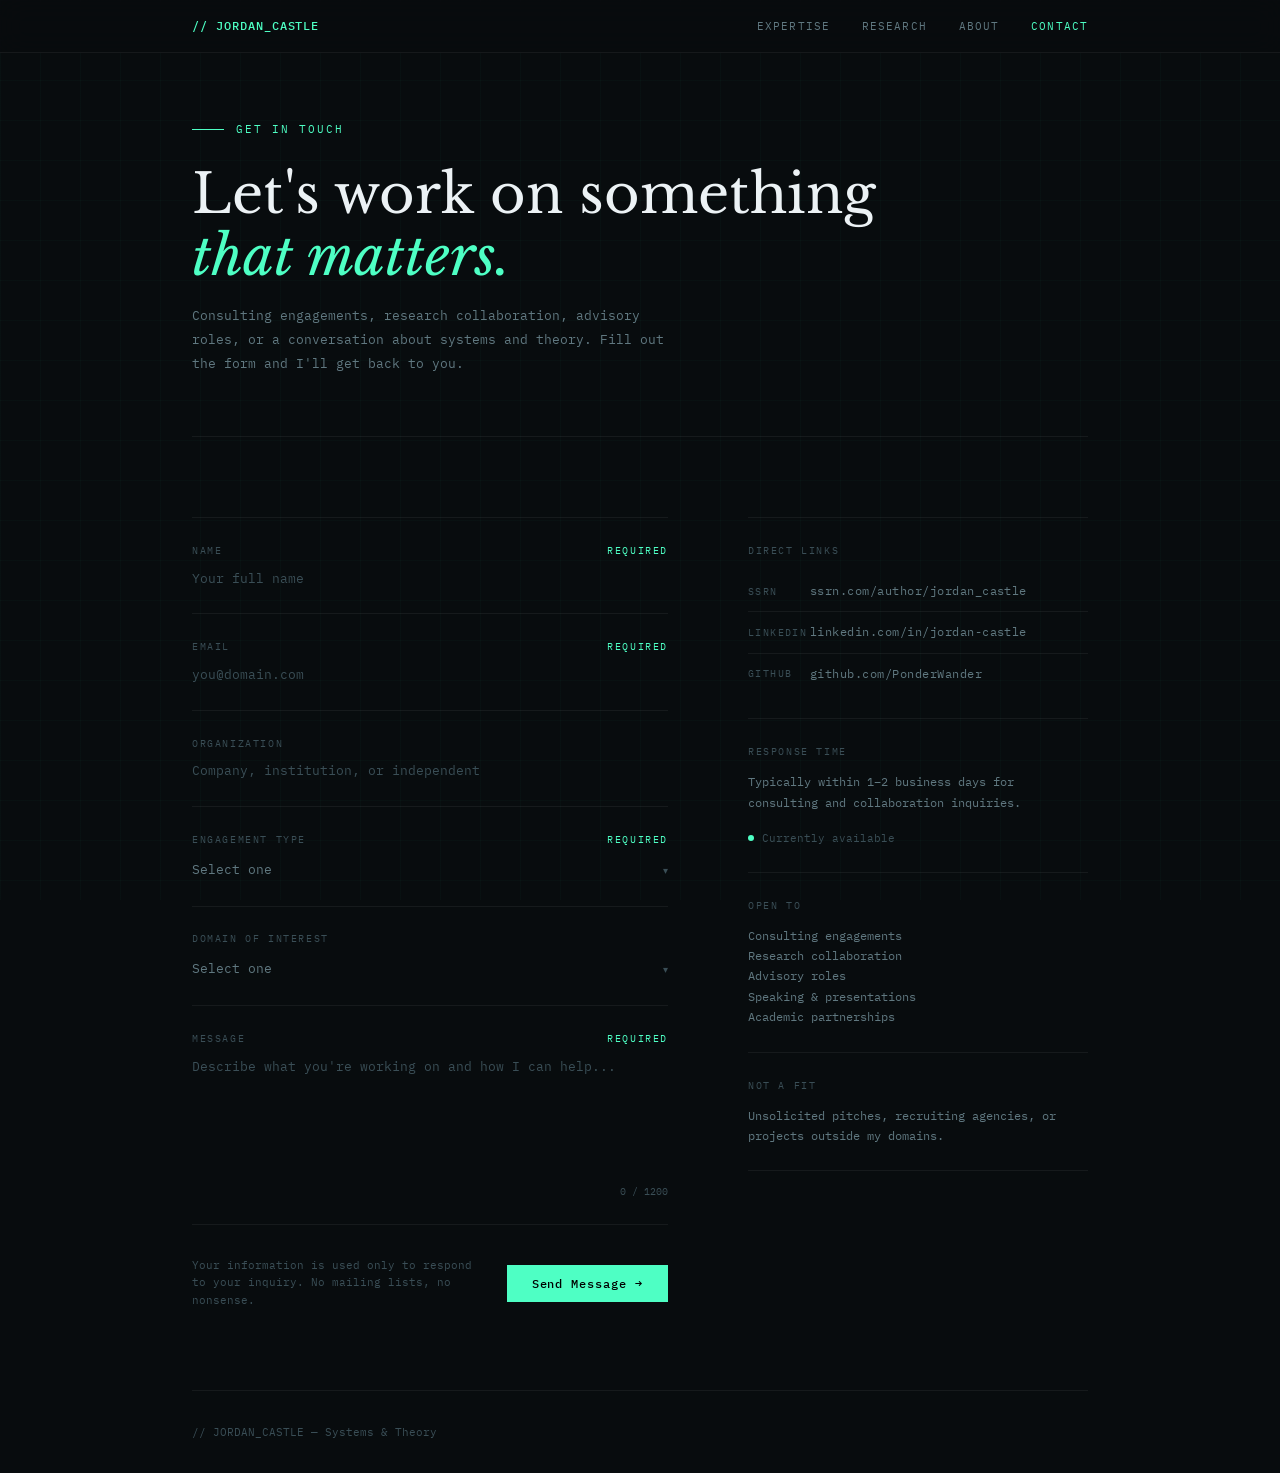
==== contact.html @ 40df1d4a "Add files via upload" ====
<!DOCTYPE html>
<html lang="en">
<head>
<meta charset="UTF-8"/>
<meta name="viewport" content="width=device-width, initial-scale=1.0"/>
<title>Contact — Your Name</title>
<link rel="preconnect" href="https://fonts.googleapis.com"/>
<link href="https://fonts.googleapis.com/css2?family=IBM+Plex+Mono:ital,wght@0,300;0,400;0,500;1,300&family=Libre+Baskerville:ital,wght@0,400;0,700;1,400&display=swap" rel="stylesheet"/>
<style>
:root {
  --bg:      #080c0e;
  --bg2:     #0d1317;
  --bg3:     #131b1f;
  --border:  rgba(255,255,255,0.06);
  --border2: rgba(255,255,255,0.12);
  --text:    #d8e0e4;
  --muted:   #607880;
  --dim:     #3a4e56;
  --accent:  #4effc4;
  --accent2: #4eb8ff;
  --accent3: #ffcf4e;
  --mono:    'IBM Plex Mono', monospace;
  --serif:   'Libre Baskerville', Georgia, serif;
}
*, *::before, *::after { box-sizing: border-box; margin: 0; padding: 0; }
html { scroll-behavior: smooth; }
body {
  background: var(--bg);
  color: var(--text);
  font-family: var(--mono);
  font-size: 14px;
  line-height: 1.7;
  overflow-x: hidden;
  min-height: 100vh;
}
::selection { background: var(--accent); color: #000; }
body::before {
  content: '';
  position: fixed; inset: 0;
  background-image:
    linear-gradient(rgba(78,255,196,0.022) 1px, transparent 1px),
    linear-gradient(90deg, rgba(78,255,196,0.022) 1px, transparent 1px);
  background-size: 40px 40px;
  pointer-events: none; z-index: 0;
}
.container { max-width: 960px; margin: 0 auto; padding: 0 2rem; position: relative; z-index: 1; }

/* NAV */
nav {
  position: fixed; top: 0; left: 0; right: 0; z-index: 100;
  border-bottom: 1px solid var(--border);
  background: rgba(8,12,14,0.88);
  backdrop-filter: blur(14px);
}
.nav-inner {
  max-width: 960px; margin: 0 auto; padding: 0 2rem;
  display: flex; align-items: center; justify-content: space-between; height: 52px;
}
.nav-sig { font-size: 12px; color: var(--accent); letter-spacing: 0.08em; font-weight: 500; text-decoration: none; }
.nav-links { display: flex; gap: 2rem; list-style: none; }
.nav-links a { color: var(--muted); text-decoration: none; font-size: 11px; letter-spacing: 0.1em; text-transform: uppercase; transition: color 0.2s; }
.nav-links a:hover { color: var(--text); }
.nav-links a.active { color: var(--accent); }

/* PAGE HEADER */
.page-header {
  padding: 120px 0 60px;
  border-bottom: 1px solid var(--border);
}
.page-label {
  font-size: 11px; letter-spacing: 0.18em; text-transform: uppercase;
  color: var(--accent); margin-bottom: 1.5rem;
  display: flex; align-items: center; gap: 12px;
}
.page-label::before {
  content: ''; display: inline-block; width: 32px; height: 1px; background: var(--accent);
}
.page-header h1 {
  font-family: var(--serif); font-size: clamp(2rem, 5vw, 3.4rem);
  font-weight: 400; line-height: 1.15; color: #ecf2f5; margin-bottom: 1rem;
}
.page-header h1 em { font-style: italic; color: var(--accent); }
.page-sub { font-size: 13px; color: var(--muted); max-width: 480px; line-height: 1.85; }

/* LAYOUT */
.form-layout {
  display: grid;
  grid-template-columns: 1fr 340px;
  gap: 5rem;
  padding: 5rem 0;
  align-items: start;
}

/* FORM */
.form-block { display: flex; flex-direction: column; gap: 0; }

.field-group {
  display: flex; flex-direction: column;
  border-bottom: 1px solid var(--border);
  padding: 1.5rem 0;
  position: relative;
}
.field-group:first-child { border-top: 1px solid var(--border); }

.field-label {
  font-size: 10px; letter-spacing: 0.16em; text-transform: uppercase;
  color: var(--dim); margin-bottom: 0.6rem;
  display: flex; justify-content: space-between; align-items: center;
}
.field-label span { color: var(--accent); font-size: 10px; }

.field-input,
.field-select,
.field-textarea {
  background: transparent;
  border: none;
  outline: none;
  color: var(--text);
  font-family: var(--mono);
  font-size: 13px;
  line-height: 1.6;
  width: 100%;
  resize: none;
  caret-color: var(--accent);
  transition: color 0.2s;
}
.field-input::placeholder,
.field-textarea::placeholder { color: var(--dim); }
.field-input:focus,
.field-textarea:focus { color: #ecf2f5; }

.field-select {
  appearance: none;
  cursor: pointer;
  color: var(--muted);
}
.field-select:focus { color: var(--text); }
.field-select option { background: var(--bg2); color: var(--text); }

.select-wrap { position: relative; }
.select-arrow {
  position: absolute; right: 0; top: 50%; transform: translateY(-50%);
  font-size: 10px; color: var(--dim); pointer-events: none;
}

.field-textarea { min-height: 120px; }

.field-underline {
  position: absolute; bottom: -1px; left: 0;
  height: 1px; width: 0; background: var(--accent);
  transition: width 0.3s ease;
}
.field-group:focus-within .field-underline { width: 100%; }
.field-group:focus-within .field-label { color: var(--accent); }

/* CHAR COUNT */
.char-count { font-size: 10px; color: var(--dim); margin-top: 0.4rem; text-align: right; }
.char-count.warn { color: var(--accent3); }

/* SUBMIT */
.form-footer {
  display: flex; align-items: center; justify-content: space-between;
  padding-top: 2rem; gap: 1rem; flex-wrap: wrap;
}
.form-note { font-size: 11px; color: var(--dim); max-width: 280px; line-height: 1.6; }

.btn {
  display: inline-flex; align-items: center; gap: 8px;
  padding: 10px 24px; font-family: var(--mono); font-size: 12px;
  letter-spacing: 0.08em; text-decoration: none; border: 1px solid;
  transition: all 0.2s; cursor: pointer; background: none;
}
.btn-primary { background: var(--accent); color: #000; border-color: var(--accent); font-weight: 500; }
.btn-primary:hover { background: transparent; color: var(--accent); }
.btn-primary:disabled { opacity: 0.4; cursor: not-allowed; }

/* SUCCESS STATE */
.success-msg {
  display: none; align-items: center; gap: 12px;
  padding: 1rem 1.25rem; border: 1px solid var(--accent);
  color: var(--accent); font-size: 12px; margin-top: 1.5rem;
  letter-spacing: 0.06em;
}
.success-msg.visible { display: flex; }
.success-dot { width: 6px; height: 6px; border-radius: 50%; background: var(--accent); flex-shrink: 0; }

/* SIDEBAR */
.sidebar { display: flex; flex-direction: column; gap: 0; }

.sidebar-section {
  padding: 1.5rem 0;
  border-bottom: 1px solid var(--border);
}
.sidebar-section:first-child { border-top: 1px solid var(--border); }

.sidebar-label {
  font-size: 10px; letter-spacing: 0.16em; text-transform: uppercase;
  color: var(--dim); margin-bottom: 0.75rem;
}
.sidebar-value { font-size: 12px; color: var(--muted); line-height: 1.7; }

.sidebar-link {
  display: flex; align-items: center; gap: 10px;
  text-decoration: none; color: var(--muted); font-size: 12px;
  padding: 10px 0; border-bottom: 1px solid var(--border);
  transition: color 0.2s; letter-spacing: 0.04em;
}
.sidebar-link:last-child { border-bottom: none; }
.sidebar-link:hover { color: var(--text); }
.sidebar-link-label {
  font-size: 10px; text-transform: uppercase; letter-spacing: 0.14em;
  color: var(--dim); width: 52px; flex-shrink: 0;
}

.response-time {
  display: flex; align-items: center; gap: 8px;
  font-size: 11px; color: var(--dim); margin-top: 1rem;
}
.pulse { width: 6px; height: 6px; border-radius: 50%; background: var(--accent); animation: pulse 2.4s ease-in-out infinite; flex-shrink: 0; }
@keyframes pulse { 0%,100%{opacity:1} 50%{opacity:0.3} }

/* FOOTER */
footer {
  padding: 2rem 0;
  display: flex; justify-content: space-between; align-items: center;
  font-size: 11px; color: var(--dim);
  border-top: 1px solid var(--border);
}

/* ANIMATIONS */
@keyframes heroIn {
  from { opacity: 0; transform: translateY(16px); }
  to   { opacity: 1; transform: none; }
}
.page-label { opacity: 0; animation: heroIn 0.6s ease forwards 0.1s; }
.page-header h1 { opacity: 0; animation: heroIn 0.7s ease forwards 0.22s; }
.page-sub { opacity: 0; animation: heroIn 0.6s ease forwards 0.36s; }
.form-layout { opacity: 0; animation: heroIn 0.7s ease forwards 0.48s; }

/* RESPONSIVE */
@media (max-width: 720px) {
  .form-layout { grid-template-columns: 1fr; gap: 3rem; }
  .sidebar { border-top: 1px solid var(--border); padding-top: 2rem; }
  .nav-links { display: none; }
}
</style>
</head>
<body>
<nav>
  <div class="nav-inner">
    <a href="index.html" class="nav-sig">// JORDAN_CASTLE</a>
    <ul class="nav-links">
      <li><a href="index.html#expertise">Expertise</a></li>
      <li><a href="index.html#research">Research</a></li>
      <li><a href="index.html#about">About</a></li>
      <li><a href="contact.html" class="active">Contact</a></li>
    </ul>
  </div>
</nav>

<div class="container">
  <div class="page-header">
    <div class="page-label">Get in Touch</div>
    <h1>Let's work on something<br/><em>that matters.</em></h1>
    <p class="page-sub">Consulting engagements, research collaboration, advisory roles, or a conversation about systems and theory. Fill out the form and I'll get back to you.</p>
  </div>
</div>

<div class="container">
  <div class="form-layout">

    <!-- FORM -->
    <div>
      <div class="form-block" id="contactForm">

        <div class="field-group">
          <label class="field-label" for="name">Name <span>required</span></label>
          <input class="field-input" id="name" type="text" placeholder="Your full name" autocomplete="name"/>
          <div class="field-underline"></div>
        </div>

        <div class="field-group">
          <label class="field-label" for="email">Email <span>required</span></label>
          <input class="field-input" id="email" type="email" placeholder="you@domain.com" autocomplete="email"/>
          <div class="field-underline"></div>
        </div>

        <div class="field-group">
          <label class="field-label" for="org">Organization</label>
          <input class="field-input" id="org" type="text" placeholder="Company, institution, or independent"/>
          <div class="field-underline"></div>
        </div>

        <div class="field-group">
          <label class="field-label" for="type">Engagement Type <span>required</span></label>
          <div class="select-wrap">
            <select class="field-select" id="type">
              <option value="" disabled selected>Select one</option>
              <option>Consulting Engagement</option>
              <option>Research Collaboration</option>
              <option>Advisory Role</option>
              <option>Speaking / Presentation</option>
              <option>General Inquiry</option>
            </select>
            <span class="select-arrow">▾</span>
          </div>
          <div class="field-underline"></div>
        </div>

        <div class="field-group">
          <label class="field-label" for="domain">Domain of Interest</label>
          <div class="select-wrap">
            <select class="field-select" id="domain">
              <option value="" disabled selected>Select one</option>
              <option>Systems Architecture</option>
              <option>Structural Analysis</option>
              <option>Game & Concept Theory</option>
              <option>Applied System Architecture</option>
              <option>Hardware & Firmware</option>
              <option>Modeling & Data Analysis</option>
              <option>RF, Spectral & Lithography</option>
              <option>Networking</option>
              <option>Multiple / Unsure</option>
            </select>
            <span class="select-arrow">▾</span>
          </div>
          <div class="field-underline"></div>
        </div>

        <div class="field-group">
          <label class="field-label" for="message">Message <span>required</span></label>
          <textarea class="field-textarea" id="message" placeholder="Describe what you're working on and how I can help..." maxlength="1200"></textarea>
          <div class="char-count" id="charCount">0 / 1200</div>
          <div class="field-underline"></div>
        </div>

      </div>

      <div class="form-footer">
        <p class="form-note">Your information is used only to respond to your inquiry. No mailing lists, no nonsense.</p>
        <button class="btn btn-primary" id="submitBtn" onclick="handleSubmit()">Send Message →</button>
      </div>

      <div class="success-msg" id="successMsg">
        <span class="success-dot"></span>
        Message received. I'll be in touch within 1–2 business days.
      </div>
    </div>

    <!-- SIDEBAR -->
    <div class="sidebar">

      <div class="sidebar-section">
        <div class="sidebar-label">Direct Links</div>
        <a href="https://papers.ssrn.com/sol3/cf_dev/AbsByAuth.cfm?per_id=10215177" target="_blank" class="sidebar-link">
          <span class="sidebar-link-label">SSRN</span>
          ssrn.com/author/jordan_castle
        </a>
        <a href="https://linkedin.com/in/jordan-castle-512878145" target="_blank" class="sidebar-link">
          <span class="sidebar-link-label">LinkedIn</span>
          linkedin.com/in/jordan-castle
        </a>
        <a href="https://github.com/PonderWander" target="_blank" class="sidebar-link">
          <span class="sidebar-link-label">GitHub</span>
          github.com/PonderWander
        </a>
      </div>

      <div class="sidebar-section">
        <div class="sidebar-label">Response Time</div>
        <div class="sidebar-value">Typically within 1–2 business days for consulting and collaboration inquiries.</div>
        <div class="response-time"><span class="pulse"></span> Currently available</div>
      </div>

      <div class="sidebar-section">
        <div class="sidebar-label">Open To</div>
        <div class="sidebar-value">
          Consulting engagements<br/>
          Research collaboration<br/>
          Advisory roles<br/>
          Speaking &amp; presentations<br/>
          Academic partnerships
        </div>
      </div>

      <div class="sidebar-section">
        <div class="sidebar-label">Not a fit</div>
        <div class="sidebar-value">Unsolicited pitches, recruiting agencies, or projects outside my domains.</div>
      </div>
    </div>
  </div>
</div>

<div class="container">
  <footer>
    <span>// JORDAN_CASTLE — Systems &amp; Theory</span>
  </footer>
</div>
<script>
const msgField = document.getElementById('message');
const charCount = document.getElementById('charCount');

// 🔧 Toggle encryption on/off
const USE_ENCRYPTION = false;

// ----------------------------
// Character counter (unchanged)
// ----------------------------
msgField.addEventListener('input', () => {
  const len = msgField.value.length;
  charCount.textContent = len + ' / 1200';
  charCount.classList.toggle('warn', len > 1000);
});

// ----------------------------
// Payload processor (SWAPPABLE)
// ----------------------------
async function processPayload(payload) {
  if (!USE_ENCRYPTION) {
    // plaintext mode (still structured)
    return {
      message: JSON.stringify(payload),
      encrypted: false
    };
  }

  // encryption mode (plug in later if needed)
  await sodium.ready;

  const publicKey = sodium.from_base64("YOUR_KEY");
  const bytes = sodium.from_string(JSON.stringify(payload));
  const encrypted = sodium.crypto_box_seal(bytes, publicKey);

  return {
    message: sodium.to_base64(encrypted),
    encrypted: true
  };
}

// ----------------------------
// Main submit handler
// ----------------------------
async function handleSubmit() {
  const name  = document.getElementById('name').value.trim();
  const email = document.getElementById('email').value.trim();
  const type  = document.getElementById('type').value;
  const msg   = document.getElementById('message').value.trim();

  // validation (unchanged)
  if (!name || !email || !type || !msg) {
    const fields = [
      { id: 'name', val: name },
      { id: 'email', val: email },
      { id: 'type', val: type },
      { id: 'message', val: msg }
    ];

    fields.forEach(f => {
      if (!f.val) {
        const el = document.getElementById(f.id);
        el.closest('.field-group')
          .querySelector('.field-label')
          .style.color = '#ff6b6b';
        el.focus();
      }
    });
    return;
  }

  const btn = document.getElementById('submitBtn');
  btn.disabled = true;
  btn.textContent = 'Processing...';

  try {
    // ----------------------------
    // Structured payload (KEEP THIS)
    // ----------------------------
    const payload = {
      nonce: crypto.randomUUID(),
      timestamp: Date.now(),

      name,
      email,
      type,
      message: msg
    };

    // ----------------------------
    // Process (encrypt or not)
    // ----------------------------
    const result = await processPayload(payload);

    btn.textContent = 'Sending...';

    // ----------------------------
    // Send (unchanged transport layer)
    // ----------------------------
    const formData = new FormData();
    formData.append("message", result.message);
    formData.append("meta", JSON.stringify({
      encrypted: result.encrypted,
      version: 1
    }));

    await fetch("https://formspree.io/f/YOURID", {
      method: "POST",
      body: formData
    });

    document.getElementById('successMsg').classList.add('visible');
    btn.style.display = 'none';

  } catch (err) {
    console.error(err);
    btn.disabled = false;
    btn.textContent = 'Send';
    alert("Failed to send message.");
  }
}

// ----------------------------
// Animations (unchanged)
// ----------------------------
window.addEventListener('DOMContentLoaded', () => {
  const obs = new IntersectionObserver((entries) => {
    entries.forEach((entry, i) => {
      if (entry.isIntersecting) {
        setTimeout(() => entry.target.classList.add('visible'), i * 90);
        obs.unobserve(entry.target);
      }
    });
  }, { threshold: 0.08, rootMargin: '0px 0px -60px 0px' });

  document.querySelectorAll('.fade-up').forEach(el => obs.observe(el));
});
</script>
</body>
</html>
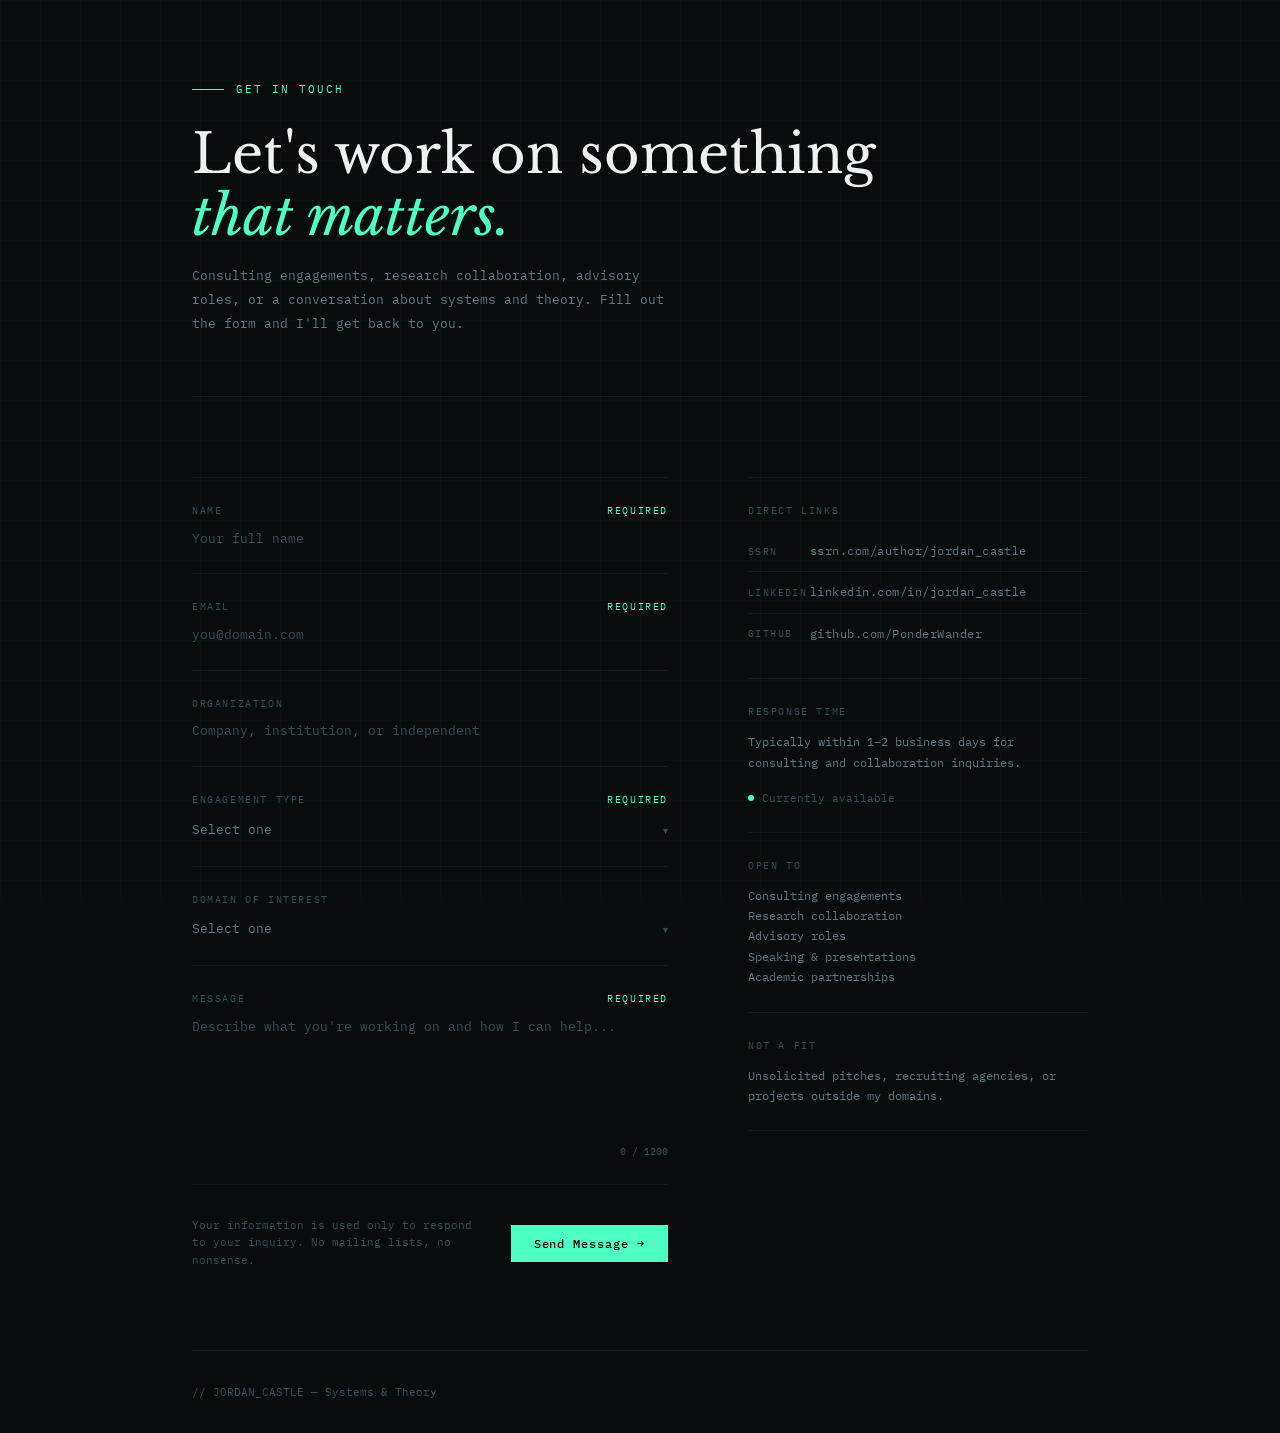
==== commit d023f987: "changes and decompose" ====
--- a/contact.html
+++ b/contact.html
@@ -3,260 +3,13 @@
 <head>
 <meta charset="UTF-8"/>
 <meta name="viewport" content="width=device-width, initial-scale=1.0"/>
-<title>Contact — Your Name</title>
+<title>Contact — Jordan Castle</title>
 <link rel="preconnect" href="https://fonts.googleapis.com"/>
 <link href="https://fonts.googleapis.com/css2?family=IBM+Plex+Mono:ital,wght@0,300;0,400;0,500;1,300&family=Libre+Baskerville:ital,wght@0,400;0,700;1,400&display=swap" rel="stylesheet"/>
-<style>
-:root {
-  --bg:      #080c0e;
-  --bg2:     #0d1317;
-  --bg3:     #131b1f;
-  --border:  rgba(255,255,255,0.06);
-  --border2: rgba(255,255,255,0.12);
-  --text:    #d8e0e4;
-  --muted:   #607880;
-  --dim:     #3a4e56;
-  --accent:  #4effc4;
-  --accent2: #4eb8ff;
-  --accent3: #ffcf4e;
-  --mono:    'IBM Plex Mono', monospace;
-  --serif:   'Libre Baskerville', Georgia, serif;
-}
-*, *::before, *::after { box-sizing: border-box; margin: 0; padding: 0; }
-html { scroll-behavior: smooth; }
-body {
-  background: var(--bg);
-  color: var(--text);
-  font-family: var(--mono);
-  font-size: 14px;
-  line-height: 1.7;
-  overflow-x: hidden;
-  min-height: 100vh;
-}
-::selection { background: var(--accent); color: #000; }
-body::before {
-  content: '';
-  position: fixed; inset: 0;
-  background-image:
-    linear-gradient(rgba(78,255,196,0.022) 1px, transparent 1px),
-    linear-gradient(90deg, rgba(78,255,196,0.022) 1px, transparent 1px);
-  background-size: 40px 40px;
-  pointer-events: none; z-index: 0;
-}
-.container { max-width: 960px; margin: 0 auto; padding: 0 2rem; position: relative; z-index: 1; }
-
-/* NAV */
-nav {
-  position: fixed; top: 0; left: 0; right: 0; z-index: 100;
-  border-bottom: 1px solid var(--border);
-  background: rgba(8,12,14,0.88);
-  backdrop-filter: blur(14px);
-}
-.nav-inner {
-  max-width: 960px; margin: 0 auto; padding: 0 2rem;
-  display: flex; align-items: center; justify-content: space-between; height: 52px;
-}
-.nav-sig { font-size: 12px; color: var(--accent); letter-spacing: 0.08em; font-weight: 500; text-decoration: none; }
-.nav-links { display: flex; gap: 2rem; list-style: none; }
-.nav-links a { color: var(--muted); text-decoration: none; font-size: 11px; letter-spacing: 0.1em; text-transform: uppercase; transition: color 0.2s; }
-.nav-links a:hover { color: var(--text); }
-.nav-links a.active { color: var(--accent); }
-
-/* PAGE HEADER */
-.page-header {
-  padding: 120px 0 60px;
-  border-bottom: 1px solid var(--border);
-}
-.page-label {
-  font-size: 11px; letter-spacing: 0.18em; text-transform: uppercase;
-  color: var(--accent); margin-bottom: 1.5rem;
-  display: flex; align-items: center; gap: 12px;
-}
-.page-label::before {
-  content: ''; display: inline-block; width: 32px; height: 1px; background: var(--accent);
-}
-.page-header h1 {
-  font-family: var(--serif); font-size: clamp(2rem, 5vw, 3.4rem);
-  font-weight: 400; line-height: 1.15; color: #ecf2f5; margin-bottom: 1rem;
-}
-.page-header h1 em { font-style: italic; color: var(--accent); }
-.page-sub { font-size: 13px; color: var(--muted); max-width: 480px; line-height: 1.85; }
-
-/* LAYOUT */
-.form-layout {
-  display: grid;
-  grid-template-columns: 1fr 340px;
-  gap: 5rem;
-  padding: 5rem 0;
-  align-items: start;
-}
-
-/* FORM */
-.form-block { display: flex; flex-direction: column; gap: 0; }
-
-.field-group {
-  display: flex; flex-direction: column;
-  border-bottom: 1px solid var(--border);
-  padding: 1.5rem 0;
-  position: relative;
-}
-.field-group:first-child { border-top: 1px solid var(--border); }
-
-.field-label {
-  font-size: 10px; letter-spacing: 0.16em; text-transform: uppercase;
-  color: var(--dim); margin-bottom: 0.6rem;
-  display: flex; justify-content: space-between; align-items: center;
-}
-.field-label span { color: var(--accent); font-size: 10px; }
-
-.field-input,
-.field-select,
-.field-textarea {
-  background: transparent;
-  border: none;
-  outline: none;
-  color: var(--text);
-  font-family: var(--mono);
-  font-size: 13px;
-  line-height: 1.6;
-  width: 100%;
-  resize: none;
-  caret-color: var(--accent);
-  transition: color 0.2s;
-}
-.field-input::placeholder,
-.field-textarea::placeholder { color: var(--dim); }
-.field-input:focus,
-.field-textarea:focus { color: #ecf2f5; }
-
-.field-select {
-  appearance: none;
-  cursor: pointer;
-  color: var(--muted);
-}
-.field-select:focus { color: var(--text); }
-.field-select option { background: var(--bg2); color: var(--text); }
-
-.select-wrap { position: relative; }
-.select-arrow {
-  position: absolute; right: 0; top: 50%; transform: translateY(-50%);
-  font-size: 10px; color: var(--dim); pointer-events: none;
-}
-
-.field-textarea { min-height: 120px; }
-
-.field-underline {
-  position: absolute; bottom: -1px; left: 0;
-  height: 1px; width: 0; background: var(--accent);
-  transition: width 0.3s ease;
-}
-.field-group:focus-within .field-underline { width: 100%; }
-.field-group:focus-within .field-label { color: var(--accent); }
-
-/* CHAR COUNT */
-.char-count { font-size: 10px; color: var(--dim); margin-top: 0.4rem; text-align: right; }
-.char-count.warn { color: var(--accent3); }
-
-/* SUBMIT */
-.form-footer {
-  display: flex; align-items: center; justify-content: space-between;
-  padding-top: 2rem; gap: 1rem; flex-wrap: wrap;
-}
-.form-note { font-size: 11px; color: var(--dim); max-width: 280px; line-height: 1.6; }
-
-.btn {
-  display: inline-flex; align-items: center; gap: 8px;
-  padding: 10px 24px; font-family: var(--mono); font-size: 12px;
-  letter-spacing: 0.08em; text-decoration: none; border: 1px solid;
-  transition: all 0.2s; cursor: pointer; background: none;
-}
-.btn-primary { background: var(--accent); color: #000; border-color: var(--accent); font-weight: 500; }
-.btn-primary:hover { background: transparent; color: var(--accent); }
-.btn-primary:disabled { opacity: 0.4; cursor: not-allowed; }
-
-/* SUCCESS STATE */
-.success-msg {
-  display: none; align-items: center; gap: 12px;
-  padding: 1rem 1.25rem; border: 1px solid var(--accent);
-  color: var(--accent); font-size: 12px; margin-top: 1.5rem;
-  letter-spacing: 0.06em;
-}
-.success-msg.visible { display: flex; }
-.success-dot { width: 6px; height: 6px; border-radius: 50%; background: var(--accent); flex-shrink: 0; }
-
-/* SIDEBAR */
-.sidebar { display: flex; flex-direction: column; gap: 0; }
-
-.sidebar-section {
-  padding: 1.5rem 0;
-  border-bottom: 1px solid var(--border);
-}
-.sidebar-section:first-child { border-top: 1px solid var(--border); }
-
-.sidebar-label {
-  font-size: 10px; letter-spacing: 0.16em; text-transform: uppercase;
-  color: var(--dim); margin-bottom: 0.75rem;
-}
-.sidebar-value { font-size: 12px; color: var(--muted); line-height: 1.7; }
-
-.sidebar-link {
-  display: flex; align-items: center; gap: 10px;
-  text-decoration: none; color: var(--muted); font-size: 12px;
-  padding: 10px 0; border-bottom: 1px solid var(--border);
-  transition: color 0.2s; letter-spacing: 0.04em;
-}
-.sidebar-link:last-child { border-bottom: none; }
-.sidebar-link:hover { color: var(--text); }
-.sidebar-link-label {
-  font-size: 10px; text-transform: uppercase; letter-spacing: 0.14em;
-  color: var(--dim); width: 52px; flex-shrink: 0;
-}
-
-.response-time {
-  display: flex; align-items: center; gap: 8px;
-  font-size: 11px; color: var(--dim); margin-top: 1rem;
-}
-.pulse { width: 6px; height: 6px; border-radius: 50%; background: var(--accent); animation: pulse 2.4s ease-in-out infinite; flex-shrink: 0; }
-@keyframes pulse { 0%,100%{opacity:1} 50%{opacity:0.3} }
-
-/* FOOTER */
-footer {
-  padding: 2rem 0;
-  display: flex; justify-content: space-between; align-items: center;
-  font-size: 11px; color: var(--dim);
-  border-top: 1px solid var(--border);
-}
-
-/* ANIMATIONS */
-@keyframes heroIn {
-  from { opacity: 0; transform: translateY(16px); }
-  to   { opacity: 1; transform: none; }
-}
-.page-label { opacity: 0; animation: heroIn 0.6s ease forwards 0.1s; }
-.page-header h1 { opacity: 0; animation: heroIn 0.7s ease forwards 0.22s; }
-.page-sub { opacity: 0; animation: heroIn 0.6s ease forwards 0.36s; }
-.form-layout { opacity: 0; animation: heroIn 0.7s ease forwards 0.48s; }
-
-/* RESPONSIVE */
-@media (max-width: 720px) {
-  .form-layout { grid-template-columns: 1fr; gap: 3rem; }
-  .sidebar { border-top: 1px solid var(--border); padding-top: 2rem; }
-  .nav-links { display: none; }
-}
-</style>
+<link rel="stylesheet" href="styles.css"/>
+<link rel="stylesheet" href="contact.css"/>
 </head>
 <body>
-<nav>
-  <div class="nav-inner">
-    <a href="index.html" class="nav-sig">// JORDAN_CASTLE</a>
-    <ul class="nav-links">
-      <li><a href="index.html#expertise">Expertise</a></li>
-      <li><a href="index.html#research">Research</a></li>
-      <li><a href="index.html#about">About</a></li>
-      <li><a href="contact.html" class="active">Contact</a></li>
-    </ul>
-  </div>
-</nav>
 
 <div class="container">
   <div class="page-header">
@@ -275,26 +28,26 @@
 
         <div class="field-group">
           <label class="field-label" for="name">Name <span>required</span></label>
-          <input class="field-input" id="name" type="text" placeholder="Your full name" autocomplete="name"/>
+          <input class="field-input" id="name" name="name" type="text" placeholder="Your full name" autocomplete="name"/>
           <div class="field-underline"></div>
         </div>
 
         <div class="field-group">
           <label class="field-label" for="email">Email <span>required</span></label>
-          <input class="field-input" id="email" type="email" placeholder="you@domain.com" autocomplete="email"/>
+          <input class="field-input" id="email" name="email" type="email" placeholder="you@domain.com" autocomplete="email"/>
           <div class="field-underline"></div>
         </div>
 
         <div class="field-group">
           <label class="field-label" for="org">Organization</label>
-          <input class="field-input" id="org" type="text" placeholder="Company, institution, or independent"/>
+          <input class="field-input" id="org" name="organization" type="text" placeholder="Company, institution, or independent"/>
           <div class="field-underline"></div>
         </div>
 
         <div class="field-group">
           <label class="field-label" for="type">Engagement Type <span>required</span></label>
           <div class="select-wrap">
-            <select class="field-select" id="type">
+            <select class="field-select" id="type" name="engagement_type">
               <option value="" disabled selected>Select one</option>
               <option>Consulting Engagement</option>
               <option>Research Collaboration</option>
@@ -310,15 +63,15 @@
         <div class="field-group">
           <label class="field-label" for="domain">Domain of Interest</label>
           <div class="select-wrap">
-            <select class="field-select" id="domain">
+            <select class="field-select" id="domain" name="domain_of_interest">
               <option value="" disabled selected>Select one</option>
               <option>Systems Architecture</option>
               <option>Structural Analysis</option>
-              <option>Game & Concept Theory</option>
+              <option>Game &amp; Concept Theory</option>
               <option>Applied System Architecture</option>
-              <option>Hardware & Firmware</option>
-              <option>Modeling & Data Analysis</option>
-              <option>RF, Spectral & Lithography</option>
+              <option>Hardware &amp; Firmware</option>
+              <option>Modeling &amp; Data Analysis</option>
+              <option>RF, Spectral &amp; Lithography</option>
               <option>Networking</option>
               <option>Multiple / Unsure</option>
             </select>
@@ -329,7 +82,7 @@
 
         <div class="field-group">
           <label class="field-label" for="message">Message <span>required</span></label>
-          <textarea class="field-textarea" id="message" placeholder="Describe what you're working on and how I can help..." maxlength="1200"></textarea>
+          <textarea class="field-textarea" id="message" name="message" placeholder="Describe what you're working on and how I can help..." maxlength="1200"></textarea>
           <div class="char-count" id="charCount">0 / 1200</div>
           <div class="field-underline"></div>
         </div>
@@ -345,6 +98,7 @@
         <span class="success-dot"></span>
         Message received. I'll be in touch within 1–2 business days.
       </div>
+      <div id="submitError" style="display:none; margin-top:1rem; font-size:12px; color:#ff6b6b; letter-spacing:0.04em;">Something went wrong — please try again or reach out directly.</div>
     </div>
 
     <!-- SIDEBAR -->
@@ -358,7 +112,7 @@
         </a>
         <a href="https://linkedin.com/in/jordan-castle-512878145" target="_blank" class="sidebar-link">
           <span class="sidebar-link-label">LinkedIn</span>
-          linkedin.com/in/jordan-castle
+          linkedin.com/in/jordan_castle
         </a>
         <a href="https://github.com/PonderWander" target="_blank" class="sidebar-link">
           <span class="sidebar-link-label">GitHub</span>
@@ -387,6 +141,7 @@
         <div class="sidebar-label">Not a fit</div>
         <div class="sidebar-value">Unsolicited pitches, recruiting agencies, or projects outside my domains.</div>
       </div>
+
     </div>
   </div>
 </div>
@@ -396,143 +151,7 @@
     <span>// JORDAN_CASTLE — Systems &amp; Theory</span>
   </footer>
 </div>
-<script>
-const msgField = document.getElementById('message');
-const charCount = document.getElementById('charCount');
 
-// 🔧 Toggle encryption on/off
-const USE_ENCRYPTION = false;
-
-// ----------------------------
-// Character counter (unchanged)
-// ----------------------------
-msgField.addEventListener('input', () => {
-  const len = msgField.value.length;
-  charCount.textContent = len + ' / 1200';
-  charCount.classList.toggle('warn', len > 1000);
-});
-
-// ----------------------------
-// Payload processor (SWAPPABLE)
-// ----------------------------
-async function processPayload(payload) {
-  if (!USE_ENCRYPTION) {
-    // plaintext mode (still structured)
-    return {
-      message: JSON.stringify(payload),
-      encrypted: false
-    };
-  }
-
-  // encryption mode (plug in later if needed)
-  await sodium.ready;
-
-  const publicKey = sodium.from_base64("YOUR_KEY");
-  const bytes = sodium.from_string(JSON.stringify(payload));
-  const encrypted = sodium.crypto_box_seal(bytes, publicKey);
-
-  return {
-    message: sodium.to_base64(encrypted),
-    encrypted: true
-  };
-}
-
-// ----------------------------
-// Main submit handler
-// ----------------------------
-async function handleSubmit() {
-  const name  = document.getElementById('name').value.trim();
-  const email = document.getElementById('email').value.trim();
-  const type  = document.getElementById('type').value;
-  const msg   = document.getElementById('message').value.trim();
-
-  // validation (unchanged)
-  if (!name || !email || !type || !msg) {
-    const fields = [
-      { id: 'name', val: name },
-      { id: 'email', val: email },
-      { id: 'type', val: type },
-      { id: 'message', val: msg }
-    ];
-
-    fields.forEach(f => {
-      if (!f.val) {
-        const el = document.getElementById(f.id);
-        el.closest('.field-group')
-          .querySelector('.field-label')
-          .style.color = '#ff6b6b';
-        el.focus();
-      }
-    });
-    return;
-  }
-
-  const btn = document.getElementById('submitBtn');
-  btn.disabled = true;
-  btn.textContent = 'Processing...';
-
-  try {
-    // ----------------------------
-    // Structured payload (KEEP THIS)
-    // ----------------------------
-    const payload = {
-      nonce: crypto.randomUUID(),
-      timestamp: Date.now(),
-
-      name,
-      email,
-      type,
-      message: msg
-    };
-
-    // ----------------------------
-    // Process (encrypt or not)
-    // ----------------------------
-    const result = await processPayload(payload);
-
-    btn.textContent = 'Sending...';
-
-    // ----------------------------
-    // Send (unchanged transport layer)
-    // ----------------------------
-    const formData = new FormData();
-    formData.append("message", result.message);
-    formData.append("meta", JSON.stringify({
-      encrypted: result.encrypted,
-      version: 1
-    }));
-
-    await fetch("https://formspree.io/f/YOURID", {
-      method: "POST",
-      body: formData
-    });
-
-    document.getElementById('successMsg').classList.add('visible');
-    btn.style.display = 'none';
-
-  } catch (err) {
-    console.error(err);
-    btn.disabled = false;
-    btn.textContent = 'Send';
-    alert("Failed to send message.");
-  }
-}
-
-// ----------------------------
-// Animations (unchanged)
-// ----------------------------
-window.addEventListener('DOMContentLoaded', () => {
-  const obs = new IntersectionObserver((entries) => {
-    entries.forEach((entry, i) => {
-      if (entry.isIntersecting) {
-        setTimeout(() => entry.target.classList.add('visible'), i * 90);
-        obs.unobserve(entry.target);
-      }
-    });
-  }, { threshold: 0.08, rootMargin: '0px 0px -60px 0px' });
-
-  document.querySelectorAll('.fade-up').forEach(el => obs.observe(el));
-});
-</script>
+<script src="contact.js"></script>
 </body>
 </html>
--- a/styles.css
+++ b/styles.css
@@ -0,0 +1,283 @@
+:root {
+  --bg:       #080c0e;
+  --bg2:      #0d1317;
+  --bg3:      #131b1f;
+  --bg4:      #1a2328;
+  --border:   rgba(255,255,255,0.06);
+  --border2:  rgba(255,255,255,0.12);
+  --text:     #d8e0e4;
+  --muted:    #607880;
+  --dim:      #3a4e56;
+  --accent:   #4effc4;
+  --accent2:  #4eb8ff;
+  --accent3:  #ffcf4e;
+  --mono: 'IBM Plex Mono', monospace;
+  --serif: 'Libre Baskerville', Georgia, serif;
+}
+*, *::before, *::after { box-sizing: border-box; margin: 0; padding: 0; }
+html { scroll-behavior: smooth; }
+body {
+  background: var(--bg);
+  color: var(--text);
+  font-family: var(--mono);
+  font-size: 14px;
+  line-height: 1.7;
+  overflow-x: hidden;
+}
+::selection { background: var(--accent); color: #000; }
+body::before {
+  content: '';
+  position: fixed;
+  inset: 0;
+  background-image:
+    linear-gradient(rgba(78,255,196,0.022) 1px, transparent 1px),
+    linear-gradient(90deg, rgba(78,255,196,0.022) 1px, transparent 1px);
+  background-size: 40px 40px;
+  pointer-events: none;
+  z-index: 0;
+}
+.container {
+  max-width: 960px;
+  margin: 0 auto;
+  padding: 0 2rem;
+  position: relative;
+  z-index: 1;
+}
+nav {
+  position: fixed;
+  top: 0; left: 0; right: 0;
+  z-index: 100;
+  border-bottom: 1px solid var(--border);
+  background: rgba(8,12,14,0.88);
+  backdrop-filter: blur(14px);
+}
+.nav-inner {
+  max-width: 960px;
+  margin: 0 auto;
+  padding: 0 2rem;
+  display: flex;
+  align-items: center;
+  justify-content: space-between;
+  height: 52px;
+}
+.nav-sig { font-size: 12px; color: var(--accent); letter-spacing: 0.08em; font-weight: 500; }
+.nav-links { display: flex; gap: 2rem; list-style: none; }
+.nav-links a { color: var(--muted); text-decoration: none; font-size: 11px; letter-spacing: 0.1em; text-transform: uppercase; transition: color 0.2s; }
+.nav-links a:hover { color: var(--text); }
+.hero { padding: 140px 0 100px; border-bottom: 1px solid var(--border); }
+.hero-label {
+  font-size: 11px; letter-spacing: 0.18em; text-transform: uppercase;
+  color: var(--accent); margin-bottom: 2rem; display: flex; align-items: center; gap: 12px;
+}
+.hero-label::before {
+  content: ''; display: inline-block; width: 32px; height: 1px; background: var(--accent);
+}
+.hero h1 {
+  font-family: var(--serif); font-size: clamp(2.4rem, 6vw, 4.2rem);
+  font-weight: 400; line-height: 1.12; color: #ecf2f5;
+  margin-bottom: 2rem; max-width: 720px;
+}
+.hero h1 em { font-style: italic; color: var(--accent); }
+.hero-body { font-size: 14px; color: var(--muted); max-width: 520px; line-height: 1.85; margin-bottom: 3rem; }
+.hero-ctas { display: flex; gap: 1rem; flex-wrap: wrap; }
+.btn {
+  display: inline-flex; align-items: center; gap: 8px;
+  padding: 10px 22px; font-family: var(--mono); font-size: 12px;
+  letter-spacing: 0.08em; text-decoration: none; border: 1px solid; transition: all 0.2s; cursor: pointer;
+}
+.btn-primary { background: var(--accent); color: #000; border-color: var(--accent); font-weight: 500; }
+.btn-primary:hover { background: transparent; color: var(--accent); }
+.btn-secondary { background: transparent; color: var(--muted); border-color: var(--border2); }
+.btn-secondary:hover { color: var(--text); border-color: var(--text); }
+.status-bar {
+  padding: 1rem 0; border-bottom: 1px solid var(--border);
+  display: flex; gap: 2.5rem; overflow-x: auto;
+}
+.status-item { display: flex; align-items: center; gap: 8px; white-space: nowrap; font-size: 11px; color: var(--dim); }
+.status-dot { width: 6px; height: 6px; border-radius: 50%; background: var(--accent); animation: pulse 2.4s ease-in-out infinite; flex-shrink: 0; }
+@keyframes pulse { 0%,100%{opacity:1} 50%{opacity:0.3} }
+section { padding: 80px 0; border-bottom: 1px solid var(--border); }
+.section-header { display: flex; align-items: baseline; gap: 1rem; margin-bottom: 3rem; }
+.section-num { font-size: 10px; color: var(--dim); letter-spacing: 0.12em; }
+.section-title { font-size: 11px; letter-spacing: 0.18em; text-transform: uppercase; color: var(--muted); }
+.expertise-grid {
+  display: grid;
+  grid-template-columns: repeat(3, minmax(0, 1fr));
+  gap: 1px;
+  border: 1px solid var(--border);
+  background: var(--border);
+  margin: 0 auto;
+}
+.expertise-card {
+  background: var(--bg2);
+  padding: clamp(1rem, 2vw, 1.5em) clamp(1rem, 2.2vw, 1.75em);
+  transition: background 0.2s;
+  display: flex;
+  flex-direction: column;
+  width: 100%;
+}
+.expertise-card p { flex: 1; }
+.expertise-card:hover { background: var(--bg3); }
+.expertise-icon { width: 32px; height: 32px; margin-bottom: 1.25rem; opacity: 0.65; }
+.expertise-card h3 {
+  font-family: var(--mono); font-size: 12px; font-weight: 500;
+  letter-spacing: 0.08em; color: var(--text); margin-bottom: 0.75rem; text-transform: uppercase;
+}
+.expertise-card p { font-size: 12px; color: var(--muted); line-height: 1.7; }
+.tag-list { display: flex; flex-wrap: wrap; gap: 6px; margin-top: 1rem; }
+.tag { font-size: 10px; letter-spacing: 0.1em; padding: 3px 8px; border: 1px solid var(--border2); color: var(--dim); text-transform: uppercase; }
+.paper-list { display: flex; flex-direction: column; }
+.paper-item {
+  padding: 1.75rem 0; border-bottom: 1px solid var(--border);
+  display: grid; grid-template-columns: 1fr auto; gap: 1rem; align-items: start;
+}
+.paper-item:first-child { border-top: 1px solid var(--border); }
+.paper-meta { font-size: 10px; letter-spacing: 0.12em; color: var(--dim); text-transform: uppercase; margin-bottom: 0.5rem; }
+.paper-title { font-family: var(--serif); font-size: 1.05rem; font-weight: 400; color: var(--text); line-height: 1.45; margin-bottom: 0.5rem; }
+.paper-abstract { font-size: 12px; color: var(--muted); line-height: 1.7; max-width: 600px; }
+.paper-link {
+  display: inline-flex; align-items: center; gap: 6px; font-size: 11px;
+  color: var(--accent2); text-decoration: none; white-space: nowrap; margin-top: 0.75rem;
+  letter-spacing: 0.06em; transition: opacity 0.2s;
+}
+.paper-link:hover { opacity: 0.7; }
+.about-grid { display: grid; grid-template-columns: 1fr 1fr; gap: 4rem; align-items: start; }
+.about-text { font-family: var(--serif); font-size: 1rem; line-height: 1.85; color: #aabcc4; }
+.about-text p + p { margin-top: 1.25rem; }
+.spec-table { border: 1px solid var(--border); width: 100%; }
+.spec-row { display: grid; grid-template-columns: 120px 1fr; border-bottom: 1px solid var(--border); }
+.spec-row:last-child { border-bottom: none; }
+.spec-key { padding: 10px 14px; font-size: 10px; text-transform: uppercase; letter-spacing: 0.12em; color: var(--dim); border-right: 1px solid var(--border); background: var(--bg2); }
+.spec-val { padding: 10px 14px; font-size: 12px; color: var(--muted); }
+.contact-block { display: grid; grid-template-columns: 1fr 1fr; gap: 4rem; align-items: center; }
+.contact-heading { font-family: var(--serif); font-size: clamp(1.6rem, 4vw, 2.4rem); font-weight: 400; color: var(--text); line-height: 1.3; margin-bottom: 1rem; }
+.contact-sub { font-size: 13px; color: var(--muted); margin-bottom: 2rem; }
+.contact-links { display: flex; flex-direction: column; gap: 12px; }
+.contact-link {
+  display: flex; align-items: center; gap: 12px; text-decoration: none;
+  color: var(--muted); font-size: 12px; letter-spacing: 0.06em; transition: color 0.2s;
+  padding: 12px 16px; border: 1px solid var(--border);
+}
+.contact-link:hover { color: var(--text); border-color: var(--border2); }
+.contact-link-label { font-size: 10px; text-transform: uppercase; letter-spacing: 0.14em; color: var(--dim); width: 60px; flex-shrink: 0; }
+footer { padding: 2rem 0; display: flex; justify-content: space-between; align-items: center; font-size: 11px; color: var(--dim); }
+.fade-up { opacity: 0; transform: translateY(20px); transition: opacity 0.6s ease, transform 0.6s ease; }
+.fade-up.visible { opacity: 1; transform: none; }
+
+@keyframes heroIn {
+  from { opacity: 0; transform: translateY(18px); }
+  to   { opacity: 1; transform: none; }
+}
+.hero-label { opacity: 0; animation: heroIn 0.6s ease forwards; animation-delay: 0.1s; }
+.hero h1    { opacity: 0; animation: heroIn 0.7s ease forwards; animation-delay: 0.25s; }
+.hero-body  { opacity: 0; animation: heroIn 0.7s ease forwards; animation-delay: 0.42s; }
+.hero-ctas  { opacity: 0; animation: heroIn 0.6s ease forwards; animation-delay: 0.58s; }
+/* ── HAMBURGER BUTTON ── */
+.nav-hamburger {
+  display: none;
+  flex-direction: column;
+  justify-content: center;
+  gap: 5px;
+  background: none;
+  border: none;
+  cursor: pointer;
+  padding: 4px;
+  width: 32px;
+  height: 32px;
+}
+.nav-hamburger span {
+  display: block;
+  width: 100%;
+  height: 1px;
+  background: var(--muted);
+  transition: all 0.2s;
+}
+.nav-hamburger.open span:nth-child(1) { transform: translateY(6px) rotate(45deg); background: var(--text); }
+.nav-hamburger.open span:nth-child(2) { opacity: 0; }
+.nav-hamburger.open span:nth-child(3) { transform: translateY(-6px) rotate(-45deg); background: var(--text); }
+/* ── MOBILE DROPDOWN MENU ── */
+.nav-mobile-menu {
+  display: none;
+  flex-direction: column;
+  border-top: 1px solid var(--border);
+  background: rgba(8,12,14,0.97);
+  backdrop-filter: blur(14px);
+}
+.nav-mobile-menu a {
+  padding: 14px 2rem;
+  font-size: 11px;
+  letter-spacing: 0.1em;
+  text-transform: uppercase;
+  color: var(--muted);
+  text-decoration: none;
+  border-bottom: 1px solid var(--border);
+  transition: color 0.2s, background 0.2s;
+}
+.nav-mobile-menu a:hover  { color: var(--text); background: var(--bg2); }
+.nav-mobile-menu a.nav-mobile-fun { color: var(--accent3); letter-spacing: 0.08em; text-transform: none; font-size: 12px; }
+.nav-mobile-menu.open { display: flex; }
+@media (max-width: 720px) {
+  .expertise-grid { grid-template-columns: repeat(2, minmax(0, 1fr)); }
+}
+@media (max-width: 640px) {
+  .about-grid, .contact-block { grid-template-columns: 1fr; gap: 2.5rem; }
+  .hero h1 { font-size: 2rem; }
+  .nav-links { display: none; }
+  .nav-hamburger { display: flex; }
+  .expertise-grid { grid-template-columns: 1fr; }
+}
+.paper-loading {
+  display: flex; align-items: center; gap: 10px;
+  font-size: 11px; color: var(--dim); letter-spacing: 0.1em;
+  padding: 2rem 0; text-transform: uppercase;
+}
+.paper-loading-dot {
+  width: 6px; height: 6px; border-radius: 50%;
+  background: var(--accent); flex-shrink: 0;
+  animation: pulse 1.4s ease-in-out infinite;
+}
+.paper-error { font-size: 12px; color: var(--muted); padding: 1.5rem 0; }
+.paper-count-label { font-size: 11px; color: var(--dim); letter-spacing: 0.08em; }
+/* ── ABSTRACT details/summary ── */
+.abstract-body {
+  font-size: 12px; color: var(--muted); line-height: 1.7;
+  max-width: 600px; margin-top: 0.5rem;
+}
+.abstract-body summary {
+  cursor: pointer;
+  list-style: none;
+  display: inline;
+  color: var(--muted);
+  font-size: 12px;
+  line-height: 1.7;
+}
+.abstract-body summary::-webkit-details-marker { display: none; }
+/* 'more' shown inline after summary text when closed */
+.abstract-body:not([open]) summary::after {
+  content: '... more';
+  color: var(--accent2);
+  font-size: 11px;
+  letter-spacing: 0.06em;
+  margin-left: 4px;
+  transition: opacity 0.2s;
+}
+.abstract-body:not([open]) summary:hover::after { opacity: 0.7; }
+/* full text flows as continuation — no block gap */
+.abstract-body p {
+  display: inline;
+  margin: 0;
+  padding: 0;
+  font-size: 12px;
+  color: var(--muted);
+  line-height: 1.7;
+}
+/* 'less' is a real span inside <p> — pseudo-elements can't be clicked */
+.abstract-less {
+  color: var(--accent2);
+  font-size: 11px;
+  letter-spacing: 0.06em;
+  margin-left: 4px;
+  cursor: pointer;
+  transition: opacity 0.2s;
+}
+.abstract-less:hover { opacity: 0.7; }
--- a/contact.css
+++ b/contact.css
@@ -0,0 +1,170 @@
+/* ── CONTACT PAGE ────────────────────────────────────────────────────────── */
+/* Depends on styles.css being loaded first for base vars and resets          */
+
+/* PAGE HEADER */
+.page-header {
+  padding: 80px 0 60px;
+  border-bottom: 1px solid var(--border);
+}
+.page-label {
+  font-size: 11px; letter-spacing: 0.18em; text-transform: uppercase;
+  color: var(--accent); margin-bottom: 1.5rem;
+  display: flex; align-items: center; gap: 12px;
+}
+.page-label::before {
+  content: ''; display: inline-block; width: 32px; height: 1px; background: var(--accent);
+}
+.page-header h1 {
+  font-family: var(--serif); font-size: clamp(2rem, 5vw, 3.4rem);
+  font-weight: 400; line-height: 1.15; color: #ecf2f5; margin-bottom: 1rem;
+}
+.page-header h1 em { font-style: italic; color: var(--accent); }
+.page-sub { font-size: 13px; color: var(--muted); max-width: 480px; line-height: 1.85; }
+
+/* LAYOUT */
+.form-layout {
+  display: grid;
+  grid-template-columns: 1fr 340px;
+  gap: 5rem;
+  padding: 5rem 0;
+  align-items: start;
+}
+
+/* FORM */
+.form-block { display: flex; flex-direction: column; gap: 0; }
+
+.field-group {
+  display: flex; flex-direction: column;
+  border-bottom: 1px solid var(--border);
+  padding: 1.5rem 0;
+  position: relative;
+}
+.field-group:first-child { border-top: 1px solid var(--border); }
+
+.field-label {
+  font-size: 10px; letter-spacing: 0.16em; text-transform: uppercase;
+  color: var(--dim); margin-bottom: 0.6rem;
+  display: flex; justify-content: space-between; align-items: center;
+}
+.field-label span { color: var(--accent); font-size: 10px; }
+
+.field-input,
+.field-select,
+.field-textarea {
+  background: transparent;
+  border: none; outline: none;
+  color: var(--text);
+  font-family: var(--mono);
+  font-size: 13px; line-height: 1.6;
+  width: 100%; resize: none;
+  caret-color: var(--accent);
+  transition: color 0.2s;
+}
+.field-input::placeholder,
+.field-textarea::placeholder { color: var(--dim); }
+.field-input:focus,
+.field-textarea:focus { color: #ecf2f5; }
+
+.field-select { appearance: none; cursor: pointer; color: var(--muted); }
+.field-select:focus { color: var(--text); }
+.field-select option { background: var(--bg2); color: var(--text); }
+
+.select-wrap { position: relative; }
+.select-arrow {
+  position: absolute; right: 0; top: 50%; transform: translateY(-50%);
+  font-size: 10px; color: var(--dim); pointer-events: none;
+}
+
+.field-textarea { min-height: 120px; }
+
+.field-underline {
+  position: absolute; bottom: -1px; left: 0;
+  height: 1px; width: 0; background: var(--accent);
+  transition: width 0.3s ease;
+}
+.field-group:focus-within .field-underline { width: 100%; }
+.field-group:focus-within .field-label { color: var(--accent); }
+
+/* CHAR COUNT */
+.char-count { font-size: 10px; color: var(--dim); margin-top: 0.4rem; text-align: right; }
+.char-count.warn { color: var(--accent3); }
+
+/* SUBMIT */
+.form-footer {
+  display: flex; align-items: center; justify-content: space-between;
+  padding-top: 2rem; gap: 1rem; flex-wrap: wrap;
+}
+.form-note { font-size: 11px; color: var(--dim); max-width: 280px; line-height: 1.6; }
+
+/* SUCCESS STATE */
+.success-msg {
+  display: none; align-items: center; gap: 12px;
+  padding: 1rem 1.25rem; border: 1px solid var(--accent);
+  color: var(--accent); font-size: 12px; margin-top: 1.5rem;
+  letter-spacing: 0.06em;
+}
+.success-msg.visible { display: flex; }
+.success-dot { width: 6px; height: 6px; border-radius: 50%; background: var(--accent); flex-shrink: 0; }
+
+/* SIDEBAR */
+.sidebar { display: flex; flex-direction: column; gap: 0; }
+
+.sidebar-section {
+  padding: 1.5rem 0;
+  border-bottom: 1px solid var(--border);
+}
+.sidebar-section:first-child { border-top: 1px solid var(--border); }
+
+.sidebar-label {
+  font-size: 10px; letter-spacing: 0.16em; text-transform: uppercase;
+  color: var(--dim); margin-bottom: 0.75rem;
+}
+.sidebar-value { font-size: 12px; color: var(--muted); line-height: 1.7; }
+
+.sidebar-link {
+  display: flex; align-items: center; gap: 10px;
+  text-decoration: none; color: var(--muted); font-size: 12px;
+  padding: 10px 0; border-bottom: 1px solid var(--border);
+  transition: color 0.2s; letter-spacing: 0.04em;
+}
+.sidebar-link:last-child { border-bottom: none; }
+.sidebar-link:hover { color: var(--text); }
+.sidebar-link-label {
+  font-size: 10px; text-transform: uppercase; letter-spacing: 0.14em;
+  color: var(--dim); width: 52px; flex-shrink: 0;
+}
+
+.response-time {
+  display: flex; align-items: center; gap: 8px;
+  font-size: 11px; color: var(--dim); margin-top: 1rem;
+}
+.pulse {
+  width: 6px; height: 6px; border-radius: 50%;
+  background: var(--accent);
+  animation: pulse 2.4s ease-in-out infinite;
+  flex-shrink: 0;
+}
+
+/* FOOTER */
+footer {
+  padding: 2rem 0;
+  display: flex; justify-content: space-between; align-items: center;
+  font-size: 11px; color: var(--dim);
+  border-top: 1px solid var(--border);
+}
+
+/* ANIMATIONS */
+@keyframes heroIn {
+  from { opacity: 0; transform: translateY(16px); }
+  to   { opacity: 1; transform: none; }
+}
+.page-label  { opacity: 0; animation: heroIn 0.6s ease forwards 0.1s; }
+.page-header h1 { opacity: 0; animation: heroIn 0.7s ease forwards 0.22s; }
+.page-sub    { opacity: 0; animation: heroIn 0.6s ease forwards 0.36s; }
+.form-layout { opacity: 0; animation: heroIn 0.7s ease forwards 0.48s; }
+
+/* RESPONSIVE */
+@media (max-width: 720px) {
+  .form-layout { grid-template-columns: 1fr; gap: 3rem; }
+  .sidebar { border-top: 1px solid var(--border); padding-top: 2rem; }
+}
